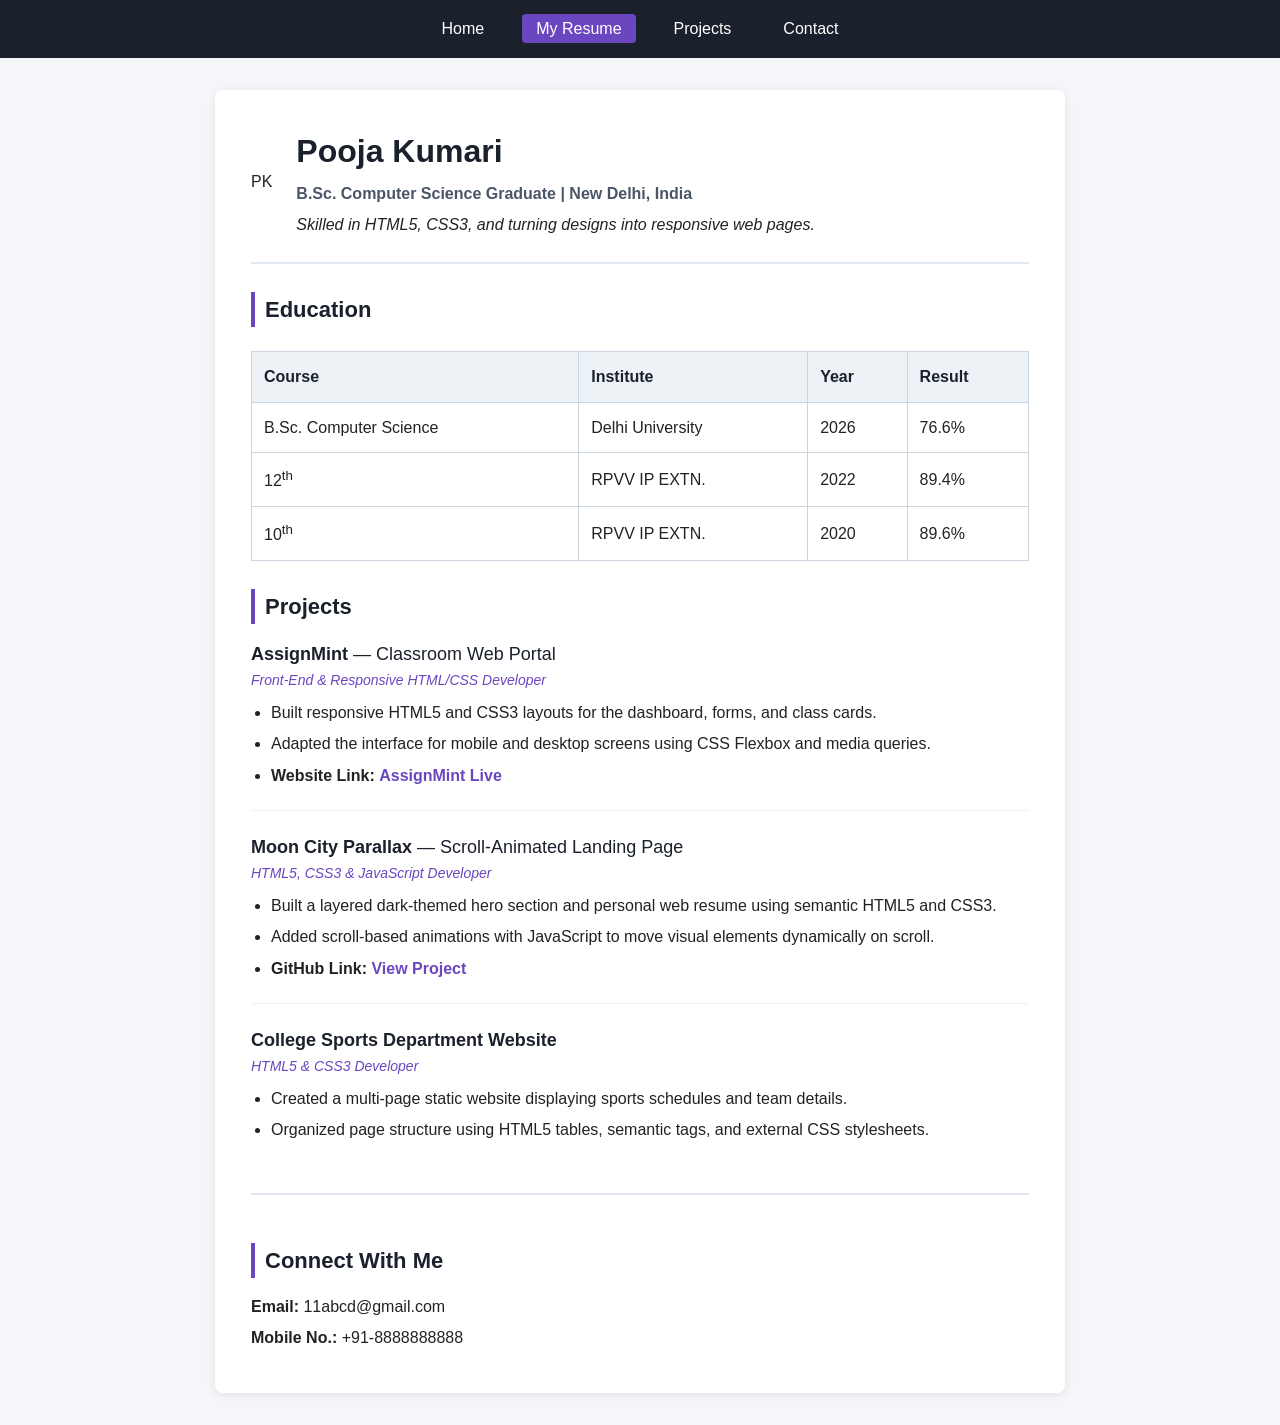
==== resume.html @ 63da4851 "Add files via upload" ====
<!DOCTYPE html>
<html lang="en">
<head>
    <meta charset="UTF-8">
    <meta name="viewport" content="width=device-width, initial-scale=1.0">
    <title>Pooja Kumari | HTML Developer Resume</title>
    <style>
        * {
            margin: 0;
            padding: 0;
            box-sizing: border-box;
            font-family: 'Segoe UI', Arial, sans-serif;
        }

        body {
            background-color: #f4f6f9;
            color: #222;
            line-height: 1.6;
        }

        /* Navigation Bar */
        header {
            background-color: #1a202c;
            padding: 16px 24px;
            position: sticky;
            top: 0;
            z-index: 100;
        }

        nav ul {
            list-style: none;
            display: flex;
            justify-content: center;
            gap: 24px;
            flex-wrap: wrap;
        }

        nav a {
            color: #fff;
            text-decoration: none;
            padding: 6px 14px;
            border-radius: 4px;
            transition: background-color 0.3s ease;
        }

        nav a:hover,
        nav a.active {
            background-color: #6b46c1;
        }

        /* Main Container */
        main {
            max-width: 850px;
            margin: 32px auto;
            background: #fff;
            padding: 36px;
            border-radius: 8px;
            box-shadow: 0 2px 10px rgba(0, 0, 0, 0.08);
        }

        /* Profile Header */
        .profile-header {
            display: flex;
            align-items: center;
            gap: 24px;
            padding-bottom: 24px;
            border-bottom: 2px solid #e2e8f0;
            margin-bottom: 28px;
        }

        .profile-header img {
            width: 110px;
            height: 110px;
            border-radius: 50%;
            object-fit: cover;
            border: 3px solid #6b46c1;
            background-color: #edf2f7;
        }

        h1 {
            font-size: 32px;
            color: #1a202c;
            margin-bottom: 4px;
        }

        .subtitle {
            font-weight: 600;
            color: #4a5568;
            margin-bottom: 6px;
        }

        h2 {
            font-size: 22px;
            color: #1a202c;
            border-left: 4px solid #6b46c1;
            padding-left: 10px;
            margin: 28px 0 16px;
        }

        /* Education Table */
        .table-wrapper {
            overflow-x: auto;
        }

        table {
            width: 100%;
            border-collapse: collapse;
            margin-top: 8px;
        }

        th, td {
            border: 1px solid #cbd5e0;
            padding: 12px;
            text-align: left;
        }

        th {
            background-color: #edf2f7;
            color: #1a202c;
        }

        /* Projects */
        .project-card {
            margin-bottom: 22px;
            padding-bottom: 16px;
            border-bottom: 1px solid #edf2f7;
        }

        .project-card:last-child {
            border-bottom: none;
        }

        .project-title {
            font-size: 18px;
            color: #1a202c;
        }

        .project-role {
            color: #6b46c1;
            font-size: 14px;
            margin-bottom: 8px;
        }

        .project-card ul {
            padding-left: 20px;
        }

        .project-card li {
            margin-bottom: 6px;
        }

        .project-card a {
            color: #6b46c1;
            font-weight: 600;
            text-decoration: none;
        }

        .project-card a:hover {
            text-decoration: underline;
        }

        /* Footer */
        footer {
            margin-top: 28px;
            padding-top: 20px;
            border-top: 2px solid #e2e8f0;
        }

        footer p {
            margin-bottom: 6px;
        }

        /* Mobile Responsive */
        @media (max-width: 600px) {
            main {
                margin: 16px;
                padding: 20px;
            }

            .profile-header {
                flex-direction: column;
                text-align: center;
            }
        }
    </style>
</head>
<body>

    <header>
        <nav>
            <ul>
                <li><a href="./index.html">Home</a></li>
                <li><a class="active" href="./resume.html">My Resume</a></li>
                <li><a href="#projects">Projects</a></li>
                <li><a href="#contact">Contact</a></li>
            </ul>
        </nav>
    </header>

    <main>
        <section class="profile-header">
    <div class="initials-badge">PK</div>
    <div>
        <h1>Pooja Kumari</h1>
        <p class="subtitle">B.Sc. Computer Science Graduate | New Delhi, India</p>
        <p><i>Skilled in HTML5, CSS3, and turning designs into responsive web pages.</i></p>
    </div>
</section>


        <section id="education">
            <h2>Education</h2>
            <div class="table-wrapper">
                <table>
                    <thead>
                        <tr>
                            <th>Course</th>
                            <th>Institute</th>
                            <th>Year</th>
                            <th>Result</th>
                        </tr>
                    </thead>
                    <tbody>
                        <tr>
                            <td>B.Sc. Computer Science</td>
                            <td>Delhi University</td>
                            <td>2026</td>
                            <td>76.6%</td>
                        </tr>
                        <tr>
                            <td>12<sup>th</sup></td>
                            <td>RPVV IP EXTN.</td>
                            <td>2022</td>
                            <td>89.4%</td>
                        </tr>
                        <tr>
                            <td>10<sup>th</sup></td>
                            <td>RPVV IP EXTN.</td>
                            <td>2020</td>
                            <td>89.6%</td>
                        </tr>
                    </tbody>
                </table>
            </div>
        </section>

        <section id="projects">
            <h2>Projects</h2>

            <div class="project-card">
                <p class="project-title"><strong>AssignMint</strong> — Classroom Web Portal</p>
                <p class="project-role"><i>Front-End &amp; Responsive HTML/CSS Developer</i></p>
                <ul>
                    <li>Built responsive HTML5 and CSS3 layouts for the dashboard, forms, and class cards.</li>
                    <li>Adapted the interface for mobile and desktop screens using CSS Flexbox and media queries.</li>
                    <li><strong>Website Link:</strong> <a href="https://assignmint-app.web.app" target="_blank">AssignMint Live</a></li>
                </ul>
            </div>

            <div class="project-card">
                <p class="project-title"><strong>Moon City Parallax</strong> — Scroll-Animated Landing Page</p>
                <p class="project-role"><i>HTML5, CSS3 &amp; JavaScript Developer</i></p>
                <ul>
                    <li>Built a layered dark-themed hero section and personal web resume using semantic HTML5 and CSS3.</li>
                    <li>Added scroll-based animations with JavaScript to move visual elements dynamically on scroll.</li>
                    <li><strong>GitHub Link:</strong> <a href="https://github.com" target="_blank">View Project</a></li>
                </ul>
            </div>

            <div class="project-card">
                <p class="project-title"><strong>College Sports Department Website</strong></p>
                <p class="project-role"><i>HTML5 &amp; CSS3 Developer</i></p>
                <ul>
                    <li>Created a multi-page static website displaying sports schedules and team details.</li>
                    <li>Organized page structure using HTML5 tables, semantic tags, and external CSS stylesheets.</li>
                </ul>
            </div>
        </section>

        <footer id="contact">
            <h2>Connect With Me</h2>
            <p><strong>Email:</strong> 11abcd@gmail.com</p>
            <p><strong>Mobile No.:</strong> +91-8888888888</p>
        </footer>
    </main>

</body>
</html>
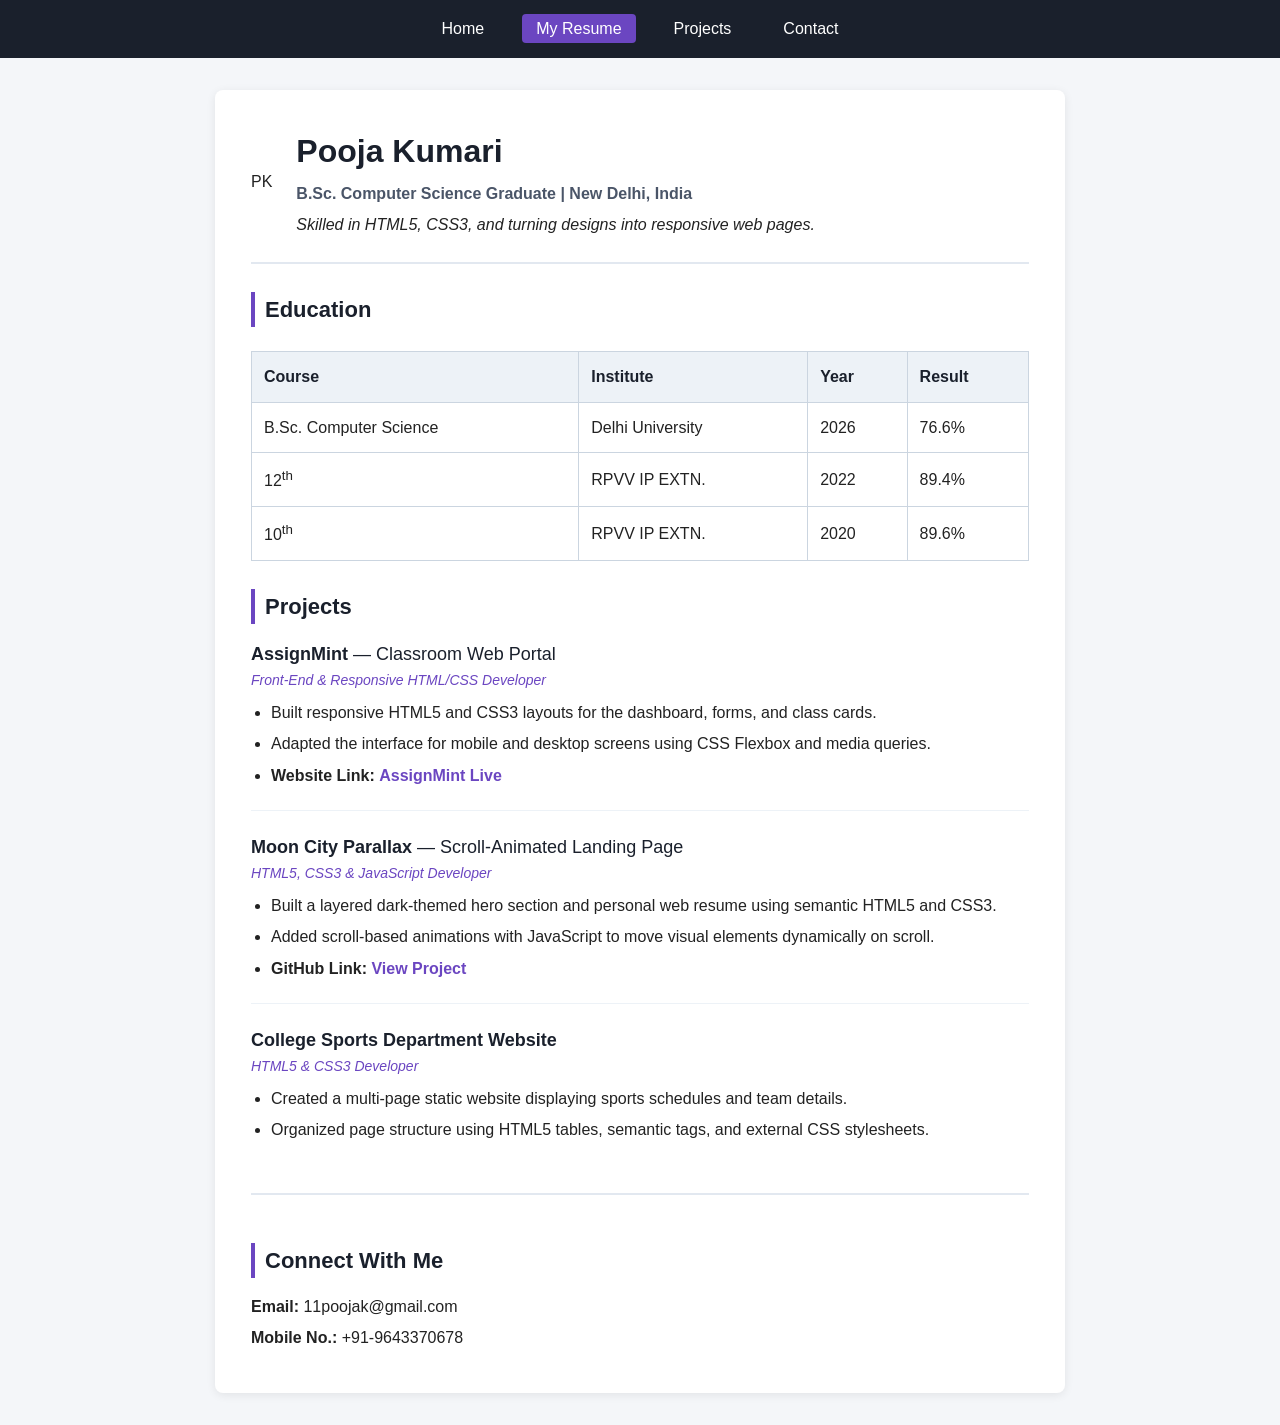
==== commit 7855d4ab: "Update resume.html" ====
--- a/resume.html
+++ b/resume.html
@@ -263,7 +263,7 @@
                 <ul>
                     <li>Built a layered dark-themed hero section and personal web resume using semantic HTML5 and CSS3.</li>
                     <li>Added scroll-based animations with JavaScript to move visual elements dynamically on scroll.</li>
-                    <li><strong>GitHub Link:</strong> <a href="https://github.com" target="_blank">View Project</a></li>
+                    <li><strong>GitHub Link:</strong> <a href="https://poojaxkumarii.github.io/html-portfolio.github.io/resume.html" target="_blank">View Project</a></li>
                 </ul>
             </div>
 
@@ -279,8 +279,8 @@
 
         <footer id="contact">
             <h2>Connect With Me</h2>
-            <p><strong>Email:</strong> 11abcd@gmail.com</p>
-            <p><strong>Mobile No.:</strong> +91-8888888888</p>
+            <p><strong>Email:</strong> 11poojak@gmail.com</p>
+            <p><strong>Mobile No.:</strong> +91-9643370678</p>
         </footer>
     </main>
 
